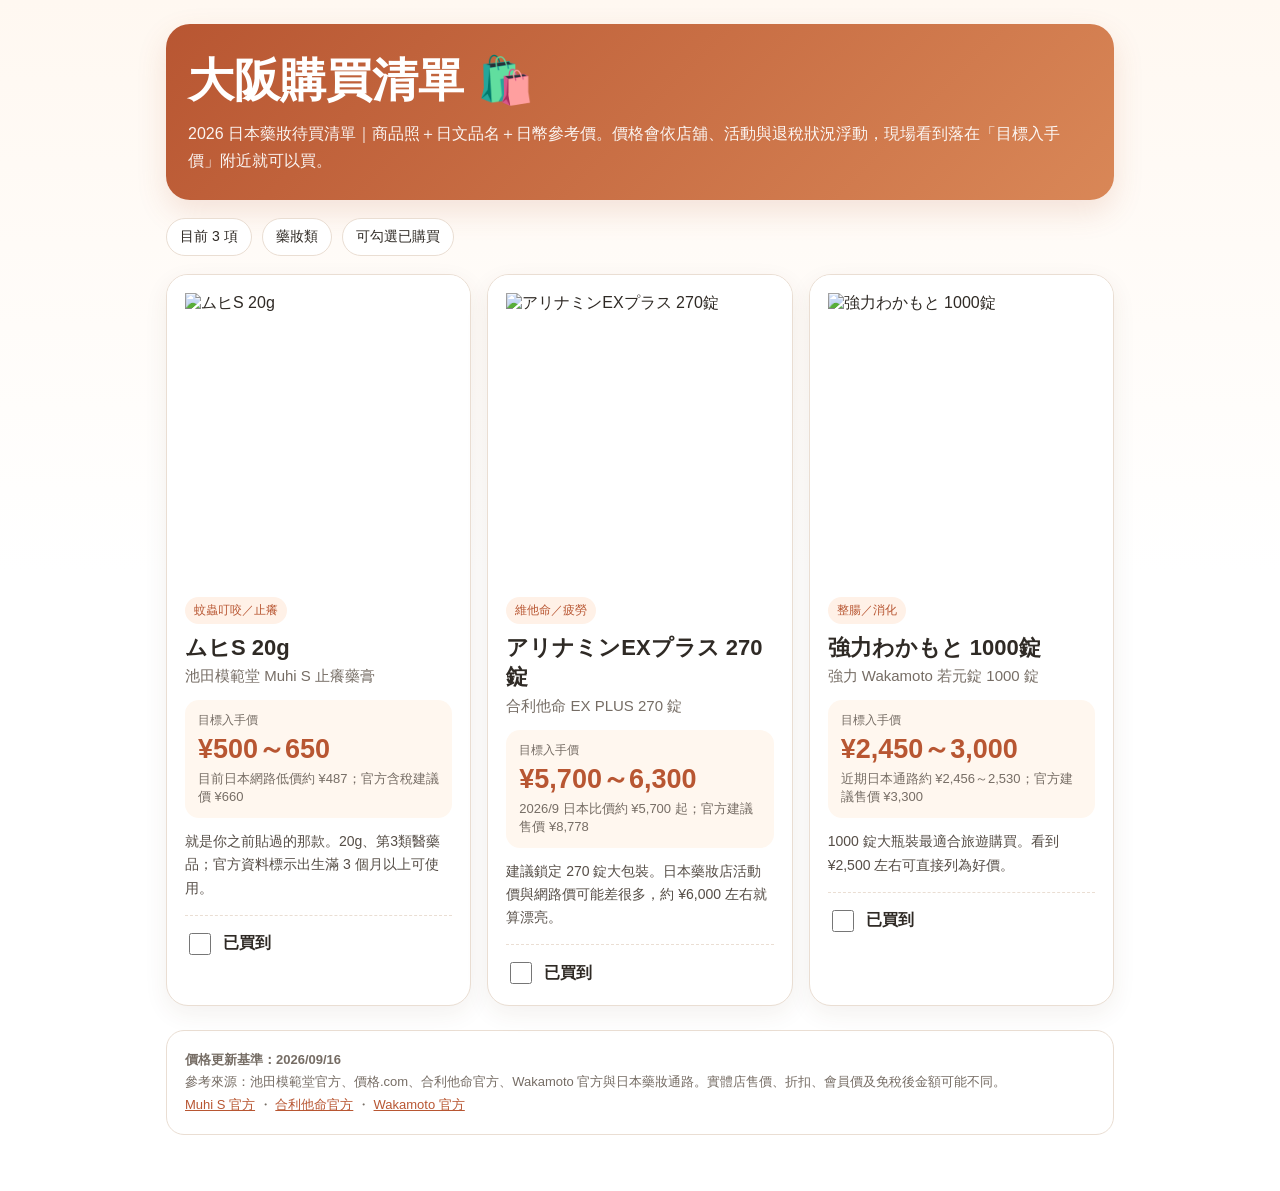
==== osaka-buy-list/index.html @ 927db7e2 "Add Osaka shopping list webpage" ====
<!doctype html><html lang="zh-Hant"><head><meta charset="utf-8"><meta name="viewport" content="width=device-width,initial-scale=1"><title>大阪購買清單</title><style>:root{--bg:#fff8f1;--card:#fff;--ink:#2f2a25;--muted:#766d65;--accent:#b85632;--accent2:#f2c9a8;--line:#eaded3;--ok:#46765a}*{box-sizing:border-box}body{margin:0;background:linear-gradient(180deg,#fff8f1 0,#fff 48%);font-family:-apple-system,BlinkMacSystemFont,"Noto Sans TC","PingFang TC",sans-serif;color:var(--ink)}.wrap{max-width:980px;margin:auto;padding:24px 16px 56px}.hero{padding:26px 22px;border-radius:24px;background:linear-gradient(135deg,#b85632,#d98757);color:#fff;box-shadow:0 12px 30px #b8563226}.hero h1{font-size:clamp(28px,7vw,46px);margin:0 0 8px}.hero p{margin:0;opacity:.93;line-height:1.7}.summary{display:flex;gap:10px;flex-wrap:wrap;margin:18px 0}.chip{background:#fff;border:1px solid var(--line);border-radius:999px;padding:9px 13px;font-size:14px}.grid{display:grid;grid-template-columns:repeat(3,1fr);gap:16px}.card{background:var(--card);border:1px solid var(--line);border-radius:22px;overflow:hidden;box-shadow:0 8px 24px #56351f12}.photo{aspect-ratio:1/1;background:#fff;display:flex;align-items:center;justify-content:center;padding:18px}.photo img{width:100%;height:100%;object-fit:contain}.body{padding:18px}.tag{display:inline-block;font-size:12px;background:#fff1e7;color:var(--accent);border-radius:999px;padding:5px 9px;margin-bottom:9px}.jp{font-size:22px;font-weight:800;line-height:1.35;margin:0}.zh{font-size:15px;color:var(--muted);margin:5px 0 14px}.priceBox{background:#fff7ef;border-radius:14px;padding:12px 13px;margin-bottom:12px}.label{font-size:12px;color:var(--muted)}.price{font-size:27px;font-weight:900;color:var(--accent);margin-top:2px}.range{font-size:13px;color:var(--muted);margin-top:3px}.note{font-size:14px;line-height:1.65;color:#554d46}.buyrow{display:flex;align-items:center;gap:9px;margin-top:15px;padding-top:14px;border-top:1px dashed var(--line)}input[type=checkbox]{width:22px;height:22px;accent-color:var(--accent)}.buyrow label{font-weight:700}.done{opacity:.55}.done .jp,.done .zh{text-decoration:line-through}.footer{margin-top:24px;padding:18px;background:#fff;border:1px solid var(--line);border-radius:18px;color:var(--muted);font-size:13px;line-height:1.7}.footer a{color:var(--accent)}@media(max-width:760px){.grid{grid-template-columns:1fr}.photo{aspect-ratio:16/10}.hero{border-radius:20px}.jp{font-size:21px}}</style></head><body><main class="wrap"><section class="hero"><h1>大阪購買清單 🛍️</h1><p>2026 日本藥妝待買清單｜商品照＋日文品名＋日幣參考價。價格會依店舖、活動與退稅狀況浮動，現場看到落在「目標入手價」附近就可以買。</p></section><div class="summary"><span class="chip">目前 3 項</span><span class="chip">藥妝類</span><span class="chip">可勾選已購買</span></div><section class="grid"><article class="card" data-id="muhi"><div class="photo"><img src="https://www.kojima.net/ito/img_public/prod/498742/498742600/4987426002961/IMG_PATH_L/sp/4987426002961_A01.jpg" alt="ムヒS 20g"></div><div class="body"><span class="tag">蚊蟲叮咬／止癢</span><h2 class="jp">ムヒS 20g</h2><div class="zh">池田模範堂 Muhi S 止癢藥膏</div><div class="priceBox"><div class="label">目標入手價</div><div class="price">¥500～650</div><div class="range">目前日本網路低價約 ¥487；官方含稅建議價 ¥660</div></div><div class="note">就是你之前貼過的那款。20g、第3類醫藥品；官方資料標示出生滿 3 個月以上可使用。</div><div class="buyrow"><input id="c-muhi" type="checkbox"><label for="c-muhi">已買到</label></div></div></article><article class="card" data-id="alinamin"><div class="photo"><img src="https://item-shopping.c.yimg.jp/i/n/orion-ph_4987123145428" alt="アリナミンEXプラス 270錠"></div><div class="body"><span class="tag">維他命／疲勞</span><h2 class="jp">アリナミンEXプラス 270錠</h2><div class="zh">合利他命 EX PLUS 270 錠</div><div class="priceBox"><div class="label">目標入手價</div><div class="price">¥5,700～6,300</div><div class="range">2026/9 日本比價約 ¥5,700 起；官方建議售價 ¥8,778</div></div><div class="note">建議鎖定 270 錠大包裝。日本藥妝店活動價與網路價可能差很多，約 ¥6,000 左右就算漂亮。</div><div class="buyrow"><input id="c-alinamin" type="checkbox"><label for="c-alinamin">已買到</label></div></div></article><article class="card" data-id="wakamoto"><div class="photo"><img src="https://item-shopping.c.yimg.jp/i/n/gionsakura_kyouryoku-wakamoto1000" alt="強力わかもと 1000錠"></div><div class="body"><span class="tag">整腸／消化</span><h2 class="jp">強力わかもと 1000錠</h2><div class="zh">強力 Wakamoto 若元錠 1000 錠</div><div class="priceBox"><div class="label">目標入手價</div><div class="price">¥2,450～3,000</div><div class="range">近期日本通路約 ¥2,456～2,530；官方建議售價 ¥3,300</div></div><div class="note">1000 錠大瓶裝最適合旅遊購買。看到 ¥2,500 左右可直接列為好價。</div><div class="buyrow"><input id="c-wakamoto" type="checkbox"><label for="c-wakamoto">已買到</label></div></div></article></section><section class="footer"><strong>價格更新基準：2026/09/16</strong><br>參考來源：池田模範堂官方、價格.com、合利他命官方、Wakamoto 官方與日本藥妝通路。實體店售價、折扣、會員價及免稅後金額可能不同。<br><a href="https://www.ikedamohando.co.jp/products/muhi-s.html" target="_blank">Muhi S 官方</a> ・ <a href="https://alinamin.jp/lineup/alinaminexplus.html" target="_blank">合利他命官方</a> ・ <a href="https://wakamoto-pharm.co.jp/customer/si-01/" target="_blank">Wakamoto 官方</a></section></main><script>document.querySelectorAll('input[type=checkbox]').forEach(cb=>{const key='osaka-buy-'+cb.id;cb.checked=localStorage.getItem(key)==='1';const card=cb.closest('.card');if(cb.checked)card.classList.add('done');cb.addEventListener('change',()=>{localStorage.setItem(key,cb.checked?'1':'0');card.classList.toggle('done',cb.checked)})})</script></body></html>
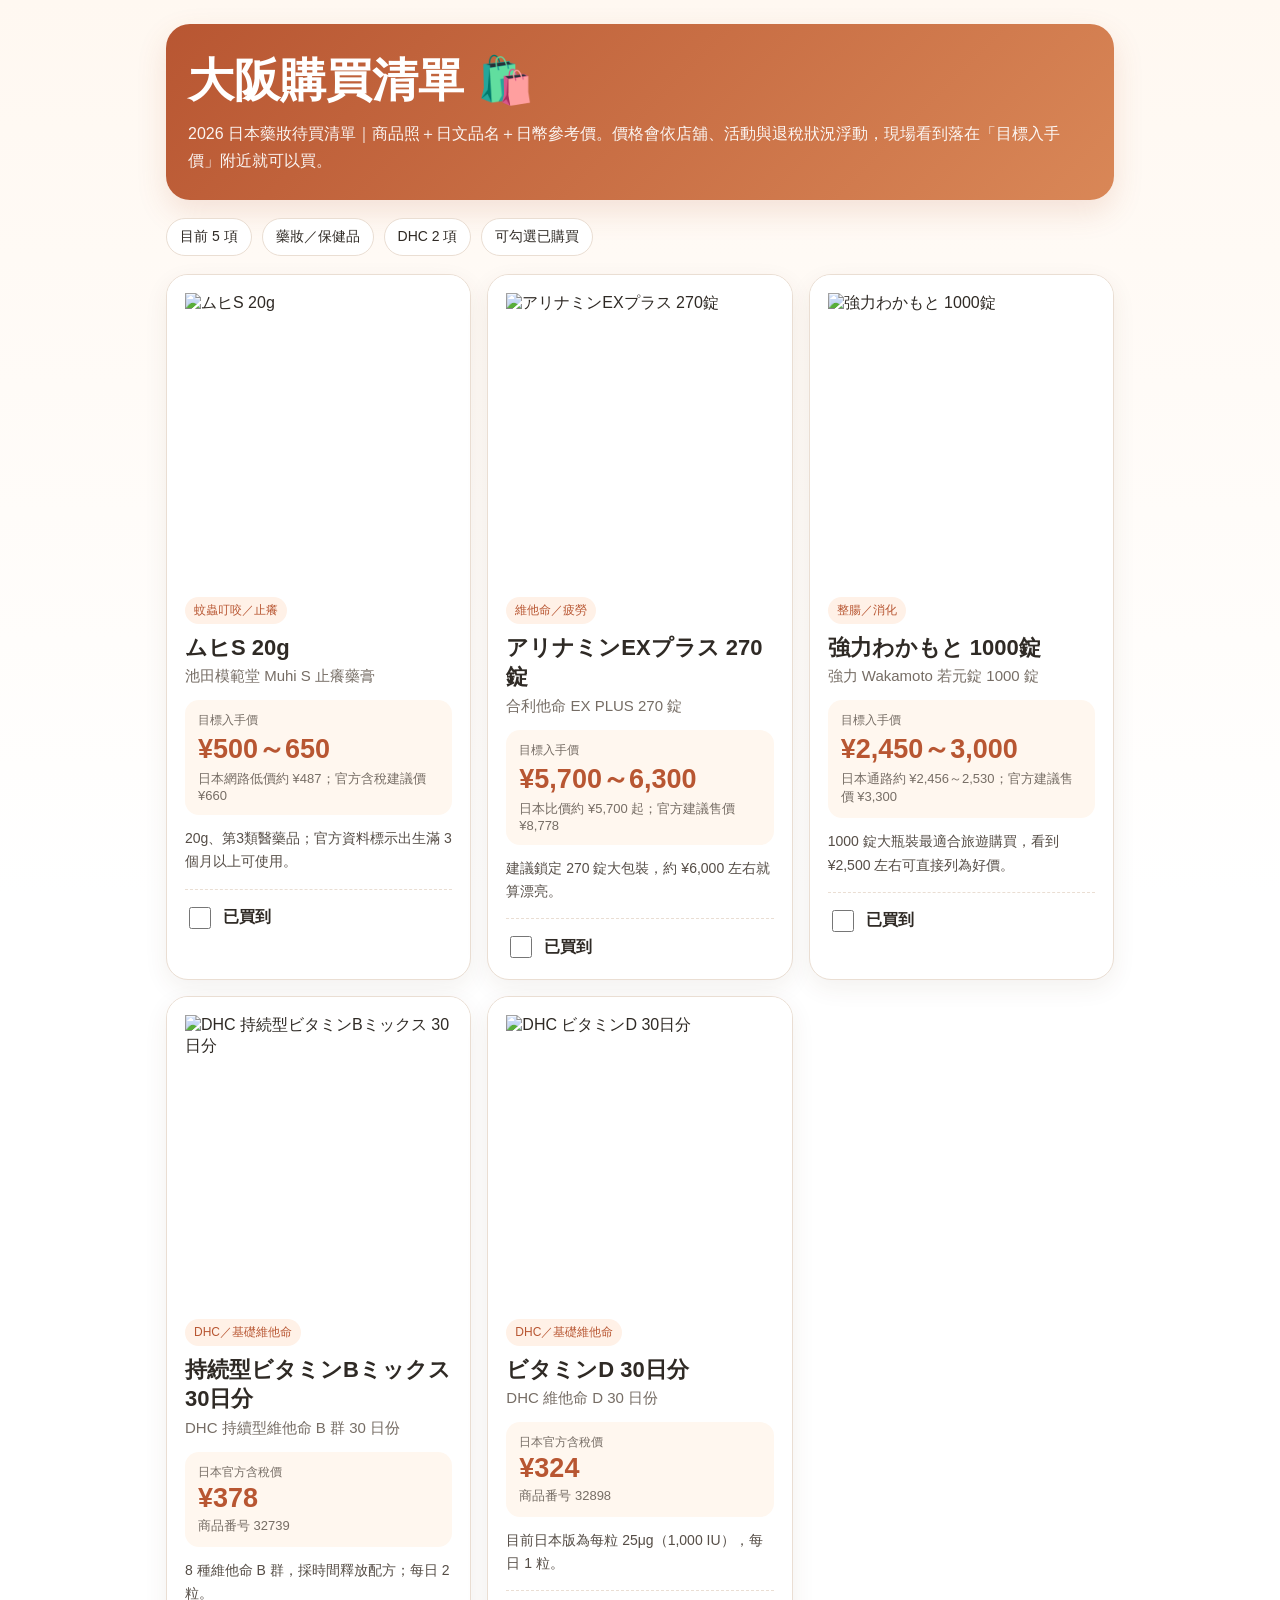
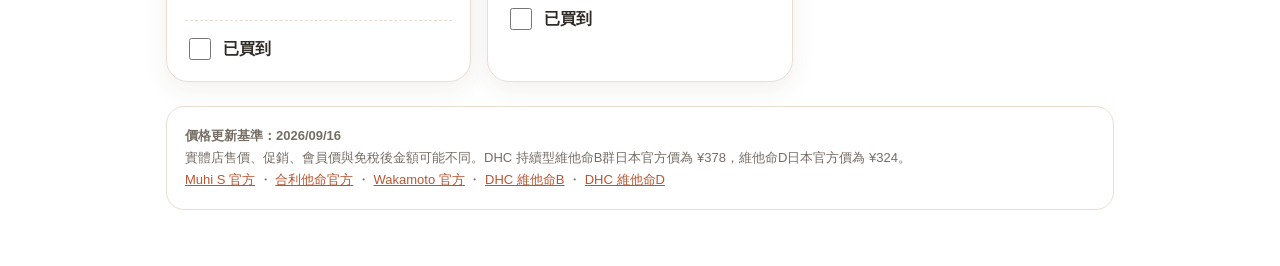
==== commit d7733955: "Add DHC vitamin B and D to Osaka shopping list" ====
--- a/osaka-buy-list/index.html
+++ b/osaka-buy-list/index.html
@@ -1 +1,26 @@
-<!doctype html><html lang="zh-Hant"><head><meta charset="utf-8"><meta name="viewport" content="width=device-width,initial-scale=1"><title>大阪購買清單</title><style>:root{--bg:#fff8f1;--card:#fff;--ink:#2f2a25;--muted:#766d65;--accent:#b85632;--accent2:#f2c9a8;--line:#eaded3;--ok:#46765a}*{box-sizing:border-box}body{margin:0;background:linear-gradient(180deg,#fff8f1 0,#fff 48%);font-family:-apple-system,BlinkMacSystemFont,"Noto Sans TC","PingFang TC",sans-serif;color:var(--ink)}.wrap{max-width:980px;margin:auto;padding:24px 16px 56px}.hero{padding:26px 22px;border-radius:24px;background:linear-gradient(135deg,#b85632,#d98757);color:#fff;box-shadow:0 12px 30px #b8563226}.hero h1{font-size:clamp(28px,7vw,46px);margin:0 0 8px}.hero p{margin:0;opacity:.93;line-height:1.7}.summary{display:flex;gap:10px;flex-wrap:wrap;margin:18px 0}.chip{background:#fff;border:1px solid var(--line);border-radius:999px;padding:9px 13px;font-size:14px}.grid{display:grid;grid-template-columns:repeat(3,1fr);gap:16px}.card{background:var(--card);border:1px solid var(--line);border-radius:22px;overflow:hidden;box-shadow:0 8px 24px #56351f12}.photo{aspect-ratio:1/1;background:#fff;display:flex;align-items:center;justify-content:center;padding:18px}.photo img{width:100%;height:100%;object-fit:contain}.body{padding:18px}.tag{display:inline-block;font-size:12px;background:#fff1e7;color:var(--accent);border-radius:999px;padding:5px 9px;margin-bottom:9px}.jp{font-size:22px;font-weight:800;line-height:1.35;margin:0}.zh{font-size:15px;color:var(--muted);margin:5px 0 14px}.priceBox{background:#fff7ef;border-radius:14px;padding:12px 13px;margin-bottom:12px}.label{font-size:12px;color:var(--muted)}.price{font-size:27px;font-weight:900;color:var(--accent);margin-top:2px}.range{font-size:13px;color:var(--muted);margin-top:3px}.note{font-size:14px;line-height:1.65;color:#554d46}.buyrow{display:flex;align-items:center;gap:9px;margin-top:15px;padding-top:14px;border-top:1px dashed var(--line)}input[type=checkbox]{width:22px;height:22px;accent-color:var(--accent)}.buyrow label{font-weight:700}.done{opacity:.55}.done .jp,.done .zh{text-decoration:line-through}.footer{margin-top:24px;padding:18px;background:#fff;border:1px solid var(--line);border-radius:18px;color:var(--muted);font-size:13px;line-height:1.7}.footer a{color:var(--accent)}@media(max-width:760px){.grid{grid-template-columns:1fr}.photo{aspect-ratio:16/10}.hero{border-radius:20px}.jp{font-size:21px}}</style></head><body><main class="wrap"><section class="hero"><h1>大阪購買清單 🛍️</h1><p>2026 日本藥妝待買清單｜商品照＋日文品名＋日幣參考價。價格會依店舖、活動與退稅狀況浮動，現場看到落在「目標入手價」附近就可以買。</p></section><div class="summary"><span class="chip">目前 3 項</span><span class="chip">藥妝類</span><span class="chip">可勾選已購買</span></div><section class="grid"><article class="card" data-id="muhi"><div class="photo"><img src="https://www.kojima.net/ito/img_public/prod/498742/498742600/4987426002961/IMG_PATH_L/sp/4987426002961_A01.jpg" alt="ムヒS 20g"></div><div class="body"><span class="tag">蚊蟲叮咬／止癢</span><h2 class="jp">ムヒS 20g</h2><div class="zh">池田模範堂 Muhi S 止癢藥膏</div><div class="priceBox"><div class="label">目標入手價</div><div class="price">¥500～650</div><div class="range">目前日本網路低價約 ¥487；官方含稅建議價 ¥660</div></div><div class="note">就是你之前貼過的那款。20g、第3類醫藥品；官方資料標示出生滿 3 個月以上可使用。</div><div class="buyrow"><input id="c-muhi" type="checkbox"><label for="c-muhi">已買到</label></div></div></article><article class="card" data-id="alinamin"><div class="photo"><img src="https://item-shopping.c.yimg.jp/i/n/orion-ph_4987123145428" alt="アリナミンEXプラス 270錠"></div><div class="body"><span class="tag">維他命／疲勞</span><h2 class="jp">アリナミンEXプラス 270錠</h2><div class="zh">合利他命 EX PLUS 270 錠</div><div class="priceBox"><div class="label">目標入手價</div><div class="price">¥5,700～6,300</div><div class="range">2026/9 日本比價約 ¥5,700 起；官方建議售價 ¥8,778</div></div><div class="note">建議鎖定 270 錠大包裝。日本藥妝店活動價與網路價可能差很多，約 ¥6,000 左右就算漂亮。</div><div class="buyrow"><input id="c-alinamin" type="checkbox"><label for="c-alinamin">已買到</label></div></div></article><article class="card" data-id="wakamoto"><div class="photo"><img src="https://item-shopping.c.yimg.jp/i/n/gionsakura_kyouryoku-wakamoto1000" alt="強力わかもと 1000錠"></div><div class="body"><span class="tag">整腸／消化</span><h2 class="jp">強力わかもと 1000錠</h2><div class="zh">強力 Wakamoto 若元錠 1000 錠</div><div class="priceBox"><div class="label">目標入手價</div><div class="price">¥2,450～3,000</div><div class="range">近期日本通路約 ¥2,456～2,530；官方建議售價 ¥3,300</div></div><div class="note">1000 錠大瓶裝最適合旅遊購買。看到 ¥2,500 左右可直接列為好價。</div><div class="buyrow"><input id="c-wakamoto" type="checkbox"><label for="c-wakamoto">已買到</label></div></div></article></section><section class="footer"><strong>價格更新基準：2026/09/16</strong><br>參考來源：池田模範堂官方、價格.com、合利他命官方、Wakamoto 官方與日本藥妝通路。實體店售價、折扣、會員價及免稅後金額可能不同。<br><a href="https://www.ikedamohando.co.jp/products/muhi-s.html" target="_blank">Muhi S 官方</a> ・ <a href="https://alinamin.jp/lineup/alinaminexplus.html" target="_blank">合利他命官方</a> ・ <a href="https://wakamoto-pharm.co.jp/customer/si-01/" target="_blank">Wakamoto 官方</a></section></main><script>document.querySelectorAll('input[type=checkbox]').forEach(cb=>{const key='osaka-buy-'+cb.id;cb.checked=localStorage.getItem(key)==='1';const card=cb.closest('.card');if(cb.checked)card.classList.add('done');cb.addEventListener('change',()=>{localStorage.setItem(key,cb.checked?'1':'0');card.classList.toggle('done',cb.checked)})})</script></body></html>+<!doctype html>
+<html lang="zh-Hant">
+<head>
+<meta charset="utf-8">
+<meta name="viewport" content="width=device-width,initial-scale=1">
+<title>大阪購買清單</title>
+<style>
+:root{--bg:#fff8f1;--card:#fff;--ink:#2f2a25;--muted:#766d65;--accent:#b85632;--line:#eaded3}*{box-sizing:border-box}body{margin:0;background:linear-gradient(180deg,#fff8f1 0,#fff 48%);font-family:-apple-system,BlinkMacSystemFont,"Noto Sans TC","PingFang TC",sans-serif;color:var(--ink)}.wrap{max-width:980px;margin:auto;padding:24px 16px 56px}.hero{padding:26px 22px;border-radius:24px;background:linear-gradient(135deg,#b85632,#d98757);color:#fff;box-shadow:0 12px 30px #b8563226}.hero h1{font-size:clamp(28px,7vw,46px);margin:0 0 8px}.hero p{margin:0;opacity:.93;line-height:1.7}.summary{display:flex;gap:10px;flex-wrap:wrap;margin:18px 0}.chip{background:#fff;border:1px solid var(--line);border-radius:999px;padding:9px 13px;font-size:14px}.grid{display:grid;grid-template-columns:repeat(3,1fr);gap:16px}.card{background:var(--card);border:1px solid var(--line);border-radius:22px;overflow:hidden;box-shadow:0 8px 24px #56351f12}.photo{aspect-ratio:1/1;background:#fff;display:flex;align-items:center;justify-content:center;padding:18px}.photo img{width:100%;height:100%;object-fit:contain}.body{padding:18px}.tag{display:inline-block;font-size:12px;background:#fff1e7;color:var(--accent);border-radius:999px;padding:5px 9px;margin-bottom:9px}.jp{font-size:22px;font-weight:800;line-height:1.35;margin:0}.zh{font-size:15px;color:var(--muted);margin:5px 0 14px}.priceBox{background:#fff7ef;border-radius:14px;padding:12px 13px;margin-bottom:12px}.label{font-size:12px;color:var(--muted)}.price{font-size:27px;font-weight:900;color:var(--accent);margin-top:2px}.range{font-size:13px;color:var(--muted);margin-top:3px}.note{font-size:14px;line-height:1.65;color:#554d46}.buyrow{display:flex;align-items:center;gap:9px;margin-top:15px;padding-top:14px;border-top:1px dashed var(--line)}input[type=checkbox]{width:22px;height:22px;accent-color:var(--accent)}.buyrow label{font-weight:700}.done{opacity:.55}.done .jp,.done .zh{text-decoration:line-through}.footer{margin-top:24px;padding:18px;background:#fff;border:1px solid var(--line);border-radius:18px;color:var(--muted);font-size:13px;line-height:1.7}.footer a{color:var(--accent)}@media(max-width:760px){.grid{grid-template-columns:1fr}.photo{aspect-ratio:16/10}.hero{border-radius:20px}.jp{font-size:21px}}
+</style>
+</head>
+<body>
+<main class="wrap">
+<section class="hero"><h1>大阪購買清單 🛍️</h1><p>2026 日本藥妝待買清單｜商品照＋日文品名＋日幣參考價。價格會依店舖、活動與退稅狀況浮動，現場看到落在「目標入手價」附近就可以買。</p></section>
+<div class="summary"><span class="chip">目前 5 項</span><span class="chip">藥妝／保健品</span><span class="chip">DHC 2 項</span><span class="chip">可勾選已購買</span></div>
+<section class="grid">
+<article class="card"><div class="photo"><img src="https://www.kojima.net/ito/img_public/prod/498742/498742600/4987426002961/IMG_PATH_L/sp/4987426002961_A01.jpg" alt="ムヒS 20g"></div><div class="body"><span class="tag">蚊蟲叮咬／止癢</span><h2 class="jp">ムヒS 20g</h2><div class="zh">池田模範堂 Muhi S 止癢藥膏</div><div class="priceBox"><div class="label">目標入手價</div><div class="price">¥500～650</div><div class="range">日本網路低價約 ¥487；官方含稅建議價 ¥660</div></div><div class="note">20g、第3類醫藥品；官方資料標示出生滿 3 個月以上可使用。</div><div class="buyrow"><input id="c-muhi" type="checkbox"><label for="c-muhi">已買到</label></div></div></article>
+<article class="card"><div class="photo"><img src="https://item-shopping.c.yimg.jp/i/n/orion-ph_4987123145428" alt="アリナミンEXプラス 270錠"></div><div class="body"><span class="tag">維他命／疲勞</span><h2 class="jp">アリナミンEXプラス 270錠</h2><div class="zh">合利他命 EX PLUS 270 錠</div><div class="priceBox"><div class="label">目標入手價</div><div class="price">¥5,700～6,300</div><div class="range">日本比價約 ¥5,700 起；官方建議售價 ¥8,778</div></div><div class="note">建議鎖定 270 錠大包裝，約 ¥6,000 左右就算漂亮。</div><div class="buyrow"><input id="c-alinamin" type="checkbox"><label for="c-alinamin">已買到</label></div></div></article>
+<article class="card"><div class="photo"><img src="https://item-shopping.c.yimg.jp/i/n/gionsakura_kyouryoku-wakamoto1000" alt="強力わかもと 1000錠"></div><div class="body"><span class="tag">整腸／消化</span><h2 class="jp">強力わかもと 1000錠</h2><div class="zh">強力 Wakamoto 若元錠 1000 錠</div><div class="priceBox"><div class="label">目標入手價</div><div class="price">¥2,450～3,000</div><div class="range">日本通路約 ¥2,456～2,530；官方建議售價 ¥3,300</div></div><div class="note">1000 錠大瓶裝最適合旅遊購買，看到 ¥2,500 左右可直接列為好價。</div><div class="buyrow"><input id="c-wakamoto" type="checkbox"><label for="c-wakamoto">已買到</label></div></div></article>
+<article class="card"><div class="photo"><img src="https://www.dhc.co.jp/dw/image/v2/BLLL_PRD/on/demandware.static/-/Sites-dhc_catalog-ms/default/dwc9ede11b/large/32739/32739_G.png?sh=600&sm=cut&sw=600" alt="DHC 持続型ビタミンBミックス 30日分"></div><div class="body"><span class="tag">DHC／基礎維他命</span><h2 class="jp">持続型ビタミンBミックス 30日分</h2><div class="zh">DHC 持續型維他命 B 群 30 日份</div><div class="priceBox"><div class="label">日本官方含稅價</div><div class="price">¥378</div><div class="range">商品番号 32739</div></div><div class="note">8 種維他命 B 群，採時間釋放配方；每日 2 粒。</div><div class="buyrow"><input id="c-dhcb" type="checkbox"><label for="c-dhcb">已買到</label></div></div></article>
+<article class="card"><div class="photo"><img src="https://japan-store.ru/image/cache/catalog/627464-1000x1000.png" alt="DHC ビタミンD 30日分"></div><div class="body"><span class="tag">DHC／基礎維他命</span><h2 class="jp">ビタミンD 30日分</h2><div class="zh">DHC 維他命 D 30 日份</div><div class="priceBox"><div class="label">日本官方含稅價</div><div class="price">¥324</div><div class="range">商品番号 32898</div></div><div class="note">目前日本版為每粒 25μg（1,000 IU），每日 1 粒。</div><div class="buyrow"><input id="c-dhcd" type="checkbox"><label for="c-dhcd">已買到</label></div></div></article>
+</section>
+<section class="footer"><strong>價格更新基準：2026/09/16</strong><br>實體店售價、促銷、會員價與免稅後金額可能不同。DHC 持續型維他命B群日本官方價為 ¥378，維他命D日本官方價為 ¥324。<br><a href="https://www.ikedamohando.co.jp/products/muhi-s.html" target="_blank">Muhi S 官方</a> ・ <a href="https://alinamin.jp/lineup/alinaminexplus.html" target="_blank">合利他命官方</a> ・ <a href="https://wakamoto-pharm.co.jp/customer/si-01/" target="_blank">Wakamoto 官方</a> ・ <a href="https://www.dhc.co.jp/goods/32739.html" target="_blank">DHC 維他命B</a> ・ <a href="https://www.dhc.co.jp/goods/32898.html" target="_blank">DHC 維他命D</a></section>
+</main>
+<script>document.querySelectorAll('input[type=checkbox]').forEach(cb=>{const key='osaka-buy-'+cb.id;cb.checked=localStorage.getItem(key)==='1';const card=cb.closest('.card');if(cb.checked)card.classList.add('done');cb.addEventListener('change',()=>{localStorage.setItem(key,cb.checked?'1':'0');card.classList.toggle('done',cb.checked)})})</script>
+</body>
+</html>
